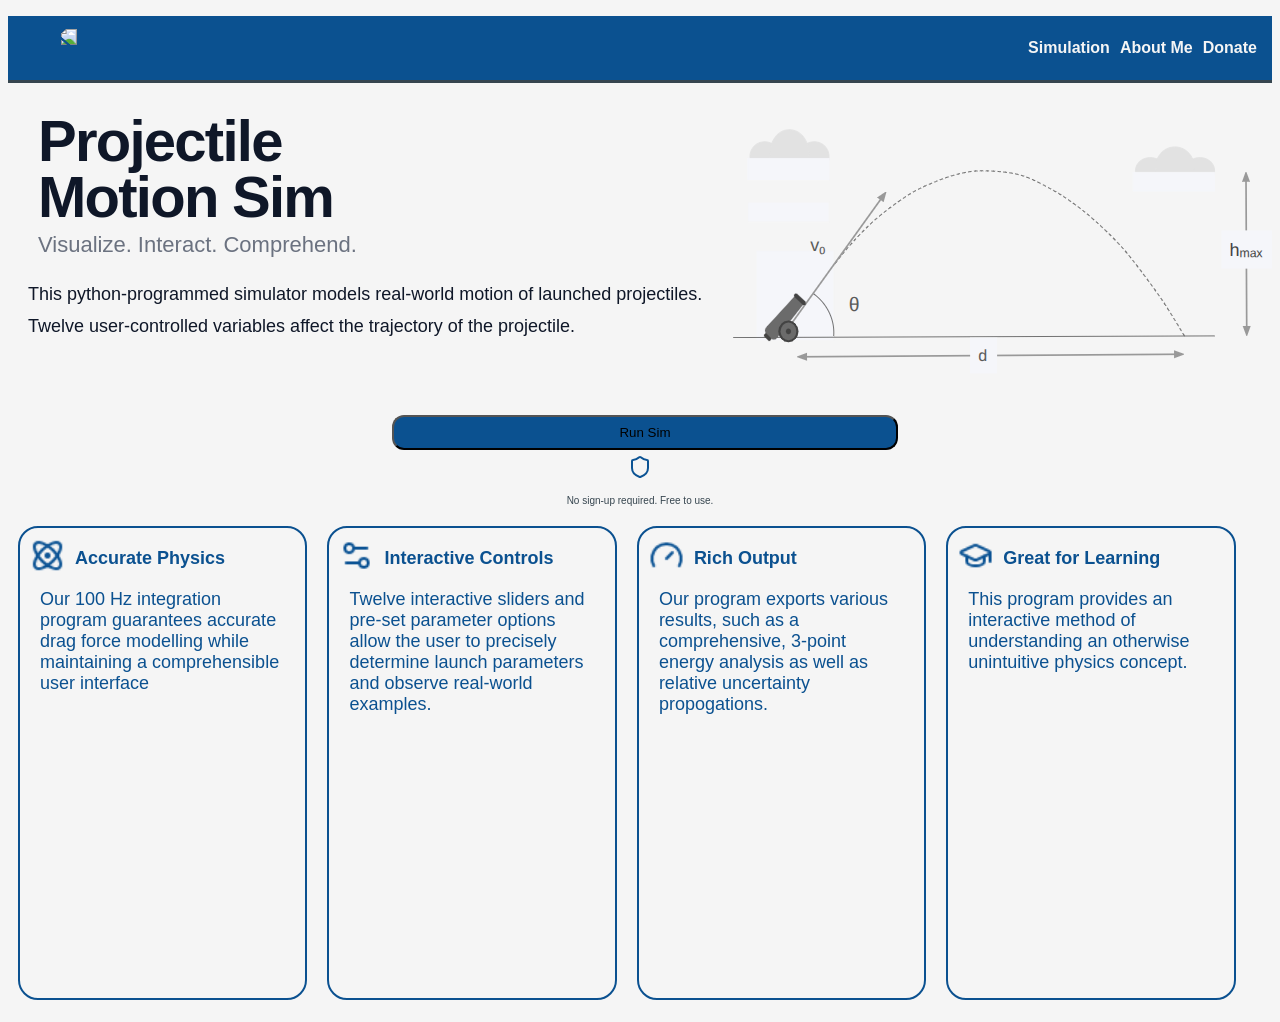
==== front-end/index.html @ f3585396 "simul v2" ====
<!DOCTYPE html>
<html lang="en">
<head>
    <meta charset="UTF-8">
    <meta name="viewport" content="width=device-width, initial-scale=1.0">
    <link rel= "stylesheet" href = "style.css">
    <title>Physics Simulation</title>
</head>
<body>
    <nav>
        <ul>
            <li><a href = "index.html" id = "homescreen-hyperlink"><img src = "images/logo2.png" id = "logo-img"></a></li>
            <li><a href = "donate.html" id = "donate-hyperlink">Donate</a></li>
            <li><a href = "aboutme.html" id = "aboutme-hyperlink">About Me</a></li>
            <li><a href = "sim.html" id = "simulation-hyperlink">Simulation</a></li>
        </ul>
    </nav>
    <div id = "main">
      <img src = "images/trajectory.png" id = "trajectory-img">
      <div id = "title-block">
        <h1 id = "title">Projectile<br>Motion Sim</h1>
          <h2 id = "subtitle">Visualize. Interact. Comprehend.</h2>
          <p id = "paragraph1">This python-programmed simulator models real-world motion of launched projectiles. Twelve user-controlled variables affect the trajectory of the projectile.
      </div>
    </div>
    <a href = "sim.html" id = "button-block">
        <button id = "sim-portal">Run Sim</button>
    </a>
    <div id = "privacy-element">
        <img src = "images/shield.png" id = "shield">
        <p id = "paragraph2">No sign-up required. Free to use.</p>
    </div>
    <div id = "feature-elements">
        <div class = "feature">
            <img src = "images/atom.png" class = "feature-img">
            <p class = "feature-title">Accurate Physics</h4>
            <p class = "feature-paragraph">Our 100 Hz integration program guarantees accurate drag force modelling while maintaining a comprehensible user interface</p>
        </div>
        <div class = "feature">
            <img src = "images/settings.png" class = "feature-img">
            <p class = "feature-title">Interactive Controls</h4>
            <p class = "feature-paragraph">Twelve interactive sliders and pre-set parameter options allow the user to precisely determine launch parameters and observe real-world examples.
        </div>
        <div class = "feature">
            <img src = "images/gauge.png" class = "feature-img">
            <p class = "feature-title">Rich Output</h4>
            <p class = "feature-paragraph">Our program exports various results, such as a comprehensive, 3-point energy analysis as well as relative uncertainty propogations.</p>
        </div>
		<div class = "feature">
            <img src = "images/graduation-cap.png" class = "feature-img">
            <h4 class = "feature-title">Great for Learning</h4>
            <p class = "feature-paragraph">This program provides an interactive method of understanding an otherwise unintuitive physics concept.</p>
    </div>
</body>
</html>
---- front-end/style.css ----
body {
  font-family: "Inter", sans-serif;
  background-color: #f5f5f5;
  color: #36454f;
}

nav {
  border-bottom: 3px solid #36454f;
  background-color: #0b5190;
  text-align: right;
  padding-right: 10px;
  padding-bottom: 30px;
}

#logo-img {
  margin: 13px;
  height: 40px;
  float: left;
  transform: scaleX(-1)
}

ul {
  list-style-type: none;
}

a:link, a:visited, a:hover, a:active {
  color: #f5f5f5;
  margin: 5px;
  font-weight: 600;
  text-decoration: none;
}

#simulation-hyperlink {
  float: right;
  text-align: right;
}

#aboutme-hyperlink {
  float: right;
  text-align: right;
}

#donate-hyperlink {
  float: right;
  text-align: right;
}

#subtitle {
  font-size: 22px;
  font-weight: 500;
  color: #6b7280;
  margin-top: 0px;
  margin-left: 30px;  
  line-height: 1.4;
}

#paragraph1 {
  font-size: 18px;
  margin-top: 0px;
  margin-left: 20px;  
  letter-spacing: 0px;
  color: #0f1728;
  font-weight: 400;
  line-height: 1.75;
}

#feature-elements {
  display: inline-block;
}

#sim-portal {
  margin-top: 40px;
  background-color: #0b5190;
  width: 40%;
  height: 35px;
  border-radius: 12px;
  cursor: pointer;
}

#button-block {
  display: grid;
  place-items: center;
  width: 100%;
}

#privacy-element {
  display: grid;
  place-items: center;
}

#shield {
  float: left;
}

#paragraph2 {
  padding-top: 6px;
  font-size: 10px;
}

@media (min-width: 1155px) {
  .feature {
  	display: inline-block;
  	width: 21%;
  	height: 50vh;
  	float: left;
  	margin: 10px;
  	padding: 10px;
  	border: 2px solid #0b5190;
  	border-radius: 20px;
  }
  
  .feature-title {
    padding: 10px;
    font-weight: 900;
    color: #0b5190;
    font-size: 18px;
    display: inline-block;
    margin: 0px;
    font-weight: 600;
  }

  .feature-paragraph {
    color: #0b5190;
    font-size: 18px;
    padding: 10px;
    margin: 0px;
  }

  .feature-img {
    float: left;
    height: 35px;
  }
}

@media (max-width: 1155px) and (min-width: 860px) {
  .feature {
  	display: inline-block;
  	width: 20%;
  	height: 50vh;
  	float: left;
  	margin: 10px;
  	padding: 10px;
  	border: 2px solid #0b5190;
  	border-radius: 20px;
  }
  
  .feature-title {
    padding: 10px;
    font-weight: 900;
    color: #0b5190;
    font-size: 18px;
    display: inline-block;
    margin: 0px;
    font-weight: 600;
  }

  .feature-paragraph {
    color: #0b5190;
    font-size: 18px;
    padding: 10px;
    margin: 0px;
  }

  .feature-img {
    display: none;
    float: left;
    height: 35px;
  }
}

@media (max-width: 860px) and (min-width: 282px) {
  .feature {
  	display: inline-block;
  	width: 44%;
  	height: 50vh;
  	float: left;
  	margin: 10px;
  	padding: 10px;
  	border: 2px solid #0b5190;
  	border-radius: 20px;
  }
  
  .feature-title {
    padding: 10px;
    font-weight: 900;
    color: #0b5190;
    font-size: 18px;
    display: inline-block;
    margin: 0px;
    font-weight: 600;
  }

  .feature-paragraph {
    color: #0b5190;
    font-size: 18px;
    padding: 10px;
    margin: 0px;
  }

  .feature-img {
    display: none;
    float: left;
    height: 35px;
  }
}

@media (max-width: 282px) {
  
  body {
    display: none;
    font-family: "Inter", sans-serif;
    background-color: #f5f5f5;
    color: #36454f;
  }
}

@media (min-width: 677px) {
  
  #trajectory-img {
    float: right;
    max-width: 50%;
    height: auto;
    display: block;
    margin-top: 0px;
    margin-bottom: 0px
  }
  #title {
    font-weight: 700;
    font-size: 58px;
    color: #0f1728;
    margin: 6px;
    margin-left: 30px;
    margin-top: 30px;
    letter-spacing: -0.03em;
    line-height: 0.96;
    max-width: 50%;
  }
}

@media (max-width: 677px) {
  
  #trajectory-img {
    float: right;
    max-width: 50%;
    height: auto;
    display: none;
    margin-top: 0px;
    margin-bottom: 0px
  }
  #title {
    font-weight: 700;
    font-size: 58px;
    color: #0f1728;
    margin: 6px;
    margin-left: 30px;
    margin-top: 30px;
    letter-spacing: -0.03em;
    line-height: 0.96;
    max-width: 100%;
  }
}
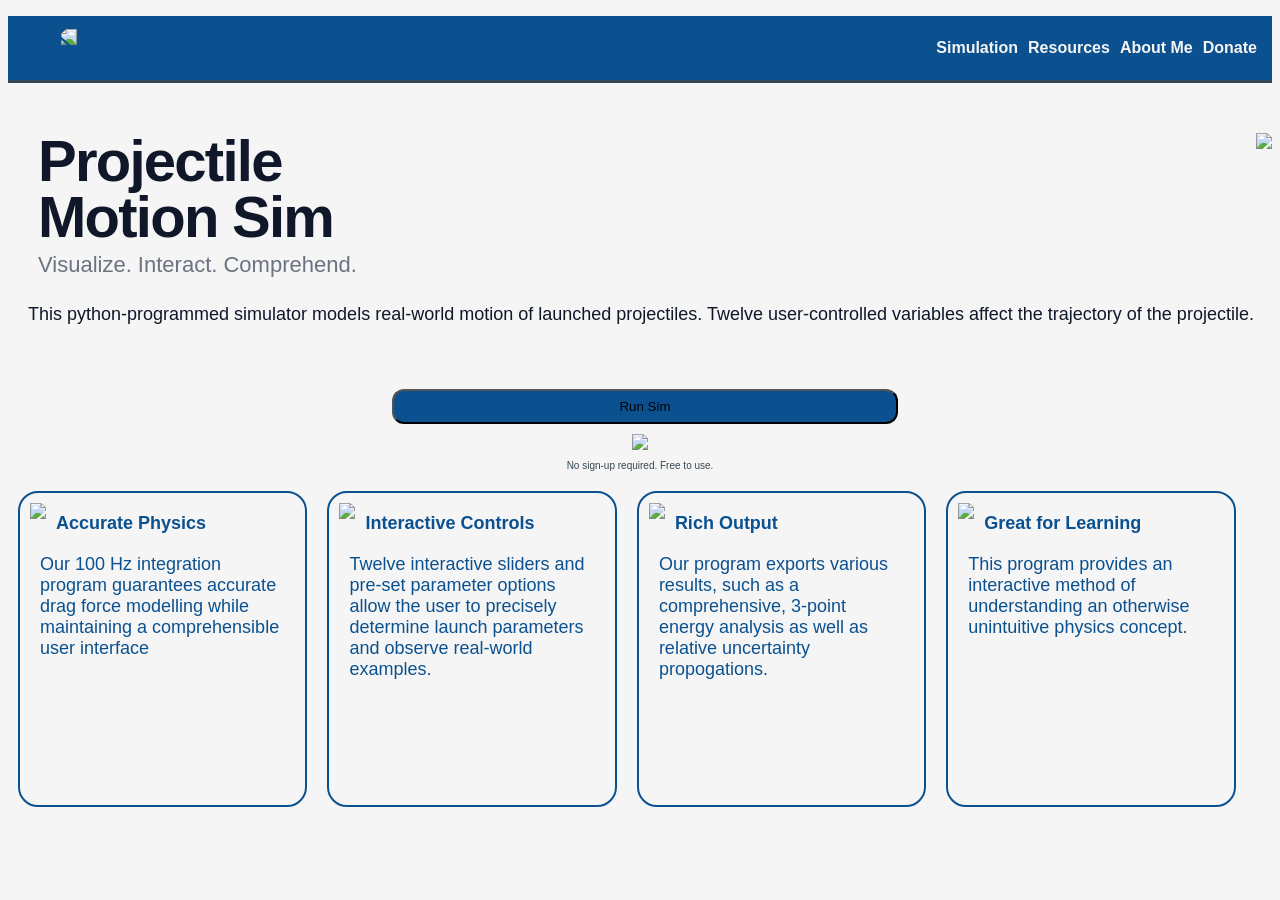
==== commit f478166f: "commit" ====
--- a/front-end/index.html
+++ b/front-end/index.html
@@ -1,55 +1,59 @@
 <!DOCTYPE html>
 <html lang="en">
+
 <head>
     <meta charset="UTF-8">
     <meta name="viewport" content="width=device-width, initial-scale=1.0">
-    <link rel= "stylesheet" href = "style.css">
+    <link rel="stylesheet" href="style-index.css">
     <title>Physics Simulation</title>
 </head>
+
 <body>
     <nav>
         <ul>
-            <li><a href = "index.html" id = "homescreen-hyperlink"><img src = "images/logo2.png" id = "logo-img"></a></li>
-            <li><a href = "donate.html" id = "donate-hyperlink">Donate</a></li>
-            <li><a href = "aboutme.html" id = "aboutme-hyperlink">About Me</a></li>
-            <li><a href = "sim.html" id = "simulation-hyperlink">Simulation</a></li>
+            <li><a href="index.html" id="homescreen-hyperlink"><img src="logo2.png" id="logo-img"></a></li>
+            <li><a href="donate.html" id="donate-hyperlink" class="hyperlinks">Donate</a></li>
+            <li><a href="aboutme.html" id="aboutme-hyperlink" class="hyperlinks">About Me</a></li>
+            <li><a href="resources.html" id="resources-hyperlink" class="hyperlinks">Resources</a></li>
+            <li><a href="sim.html" id="simulation-hyperlink" class="hyperlinks">Simulation</a></li>
         </ul>
     </nav>
-    <div id = "main">
-      <img src = "images/trajectory.png" id = "trajectory-img">
-      <div id = "title-block">
-        <h1 id = "title">Projectile<br>Motion Sim</h1>
-          <h2 id = "subtitle">Visualize. Interact. Comprehend.</h2>
-          <p id = "paragraph1">This python-programmed simulator models real-world motion of launched projectiles. Twelve user-controlled variables affect the trajectory of the projectile.
-      </div>
+    <div id="main">
+        <img src="trajectory.png" id="trajectory-img">
+        <div id="title-block">
+            <h1 id="title">Projectile<br>Motion Sim</h1>
+            <h2 id="subtitle">Visualize. Interact. Comprehend.</h2>
+            <p id="paragraph1">This python-programmed simulator models real-world motion of launched projectiles. Twelve user-controlled variables affect the trajectory of the projectile.
+        </div>
     </div>
-    <a href = "sim.html" id = "button-block">
-        <button id = "sim-portal">Run Sim</button>
+    <a href="sim.html" id="button-block">
+        <button id="sim-portal">Run Sim</button>
     </a>
-    <div id = "privacy-element">
-        <img src = "images/shield.png" id = "shield">
-        <p id = "paragraph2">No sign-up required. Free to use.</p>
+    <div id="privacy-element">
+        <img src="shield.png" id="shield">
+        <p id="paragraph2">No sign-up required. Free to use.</p>
     </div>
-    <div id = "feature-elements">
-        <div class = "feature">
-            <img src = "images/atom.png" class = "feature-img">
-            <p class = "feature-title">Accurate Physics</h4>
-            <p class = "feature-paragraph">Our 100 Hz integration program guarantees accurate drag force modelling while maintaining a comprehensible user interface</p>
+    <div id="feature-elements">
+        <div class="feature">
+            <img src="atom.png" class="feature-img">
+            <p class="feature-title">Accurate Physics</h4>
+            <p class="feature-paragraph">Our 100 Hz integration program guarantees accurate drag force modelling while maintaining a comprehensible user interface</p>
         </div>
-        <div class = "feature">
-            <img src = "images/settings.png" class = "feature-img">
-            <p class = "feature-title">Interactive Controls</h4>
-            <p class = "feature-paragraph">Twelve interactive sliders and pre-set parameter options allow the user to precisely determine launch parameters and observe real-world examples.
+        <div class="feature">
+            <img src="settings-2.png" class="feature-img">
+            <p class="feature-title">Interactive Controls</h4>
+            <p class="feature-paragraph">Twelve interactive sliders and pre-set parameter options allow the user to precisely determine launch parameters and observe real-world examples.
         </div>
-        <div class = "feature">
-            <img src = "images/gauge.png" class = "feature-img">
-            <p class = "feature-title">Rich Output</h4>
-            <p class = "feature-paragraph">Our program exports various results, such as a comprehensive, 3-point energy analysis as well as relative uncertainty propogations.</p>
+        <div class="feature">
+            <img src="gauge.png" class="feature-img">
+            <p class="feature-title">Rich Output</h4>
+            <p class="feature-paragraph">Our program exports various results, such as a comprehensive, 3-point energy analysis as well as relative uncertainty propogations.</p>
         </div>
-		<div class = "feature">
-            <img src = "images/graduation-cap.png" class = "feature-img">
-            <h4 class = "feature-title">Great for Learning</h4>
-            <p class = "feature-paragraph">This program provides an interactive method of understanding an otherwise unintuitive physics concept.</p>
-    </div>
+        <div class="feature">
+            <img src="graduation-cap.png" class="feature-img">
+            <h4 class="feature-title">Great for Learning</h4>
+            <p class="feature-paragraph">This program provides an interactive method of understanding an otherwise unintuitive physics concept.</p>
+        </div>
 </body>
+
 </html>
--- a/front-end/style-index.css
+++ b/front-end/style-index.css
@@ -0,0 +1,356 @@
+body {
+  font-family: "Inter", sans-serif;
+  background-color: #f5f5f5;
+  color: #36454f;
+}
+
+nav {
+  border-bottom: 3px solid #36454f;
+  background-color: #0b5190;
+  text-align: right;
+  padding-right: 10px;
+  padding-bottom: 30px;
+}
+
+#logo-img {
+  margin: 13px;
+  height: 40px;
+  float: left;
+  transform: scaleX(-1)
+}
+
+ul {
+  list-style-type: none;
+}
+
+a:link, a:visited, a:hover, a:active {
+  color: #f5f5f5;
+  margin: 5px;
+  font-weight: 600;
+  text-decoration: none;
+}
+
+.hyperlinks {
+  float: right;
+  text-align: right;
+}
+
+#subtitle {
+  font-size: 22px;
+  font-weight: 500;
+  color: #6b7280;
+  margin-top: 0px;
+  margin-left: 30px;  
+  line-height: 1.4;
+}
+
+#paragraph1 {
+  font-size: 18px;
+  margin-top: 0px;
+  margin-left: 20px;  
+  letter-spacing: 0px;
+  color: #0f1728;
+  font-weight: 400;
+  line-height: 1.75;
+}
+
+#feature-elements {
+  display: inline-block;
+}
+
+#sim-portal {
+  margin-top: 40px;
+  background-color: #0b5190;
+  width: 40%;
+  height: 35px;
+  border-radius: 12px;
+  cursor: pointer;
+}
+
+#button-block {
+  display: grid;
+  place-items: center;
+  width: 100%;
+}
+
+#shield {
+  margin-top: 5px;
+  
+  float: left;
+}
+
+#paragraph2 {
+  font-size: 10px;
+}
+
+#privacy-element {
+  display: grid;
+  place-items: center;
+}
+
+@media (min-width: 1155px) {
+  .feature {
+  	display: inline-block;
+  	width: 21%;
+  	float: left;
+  	margin: 10px;
+  	padding: 10px;
+  	border: 2px solid #0b5190;
+  	border-radius: 20px;
+  }
+  
+  .feature-title {
+    padding: 10px;
+    font-weight: 900;
+    color: #0b5190;
+    font-size: 18px;
+    display: inline-block;
+    margin: 0px;
+    font-weight: 600;
+  }
+
+  .feature-paragraph {
+    color: #0b5190;
+    font-size: 18px;
+    padding: 10px;
+    margin: 0px;
+  }
+
+  .feature-img {
+    float: left;
+    height: 35px;
+  }
+}
+
+@media (max-width: 1155px) and (min-width: 900px) {
+  .feature {
+  	display: inline-block;
+  	width: 20%;
+  	float: left;
+  	margin: 10px;
+  	padding: 10px;
+  	border: 2px solid #0b5190;
+  	border-radius: 20px;
+  }
+  
+  .feature-title {
+    padding: 10px;
+    font-weight: 900;
+    color: #0b5190;
+    font-size: 18px;
+    display: inline-block;
+    margin: 0px;
+    font-weight: 600;
+  }
+
+  .feature-paragraph {
+    color: #0b5190;
+    font-size: 18px;
+    padding: 10px;
+    margin: 0px;
+  }
+
+  .feature-img {
+    display: none;
+    float: left;
+    height: 35px;
+  }
+}
+
+@media (max-width: 900px) and (min-width: 800px) {
+  .feature {
+  	display: inline-block;
+  	width: 44%;
+  	float: left;
+  	margin: 10px;
+  	padding: 10px;
+  	border: 2px solid #0b5190;
+  	border-radius: 20px;
+  }
+  
+  .feature-title {
+    padding: 10px;
+    font-weight: 900;
+    color: #0b5190;
+    font-size: 18px;
+    display: inline-block;
+    margin: 0px;
+    font-weight: 600;
+  }
+
+  .feature-paragraph {
+    color: #0b5190;
+    font-size: 18px;
+    padding: 10px;
+    margin: 0px;
+  }
+
+  .feature-img {
+    display: none;
+    float: left;
+    height: 35px;
+  }
+}
+
+@media (max-width: 800px) and (min-width: 282px) {
+  .feature {
+  	display: inline-block;
+  	width: 90%;
+  	float: left;
+  	margin: 10px;
+  	padding: 10px;
+  	border: 2px solid #0b5190;
+  	border-radius: 20px;
+  }
+  
+  .feature-title {
+    padding: 10px;
+    font-weight: 900;
+    color: #0b5190;
+    font-size: 18px;
+    display: inline-block;
+    margin: 0px;
+    font-weight: 600;
+  }
+
+  .feature-paragraph {
+    color: #0b5190;
+    font-size: 18px;
+    padding: 10px;
+    margin: 0px;
+  }
+
+  .feature-img {
+    display: none;
+    float: left;
+    height: 35px;
+  }
+}
+
+@media (max-width: 282px) {
+  
+  body {
+    display: none;
+    font-family: "Inter", sans-serif;
+    background-color: #f5f5f5;
+    color: #36454f;
+  }
+}
+
+@media (min-width: 677px) {
+  
+  #trajectory-img {
+    float: right;
+    max-width: 50%;
+    height: auto;
+    display: block;
+    margin-top: 0px;
+    margin-bottom: 0px
+  }
+  #title {
+    font-weight: 700;
+    font-size: 58px;
+    color: #0f1728;
+    margin: 6px;
+    margin-left: 30px;
+    margin-top: 50px;
+    letter-spacing: -0.03em;
+    line-height: 0.96;
+    max-width: 50%;
+  }
+}
+
+@media (max-width: 677px) {
+  
+  #trajectory-img {
+    float: right;
+    max-width: 50%;
+    height: auto;
+    display: none;
+    margin-top: 0px;
+    margin-bottom: 0px
+  }
+  #title {
+    font-weight: 700;
+    font-size: 58px;
+    color: #0f1728;
+    margin: 6px;
+    margin-left: 30px;
+    margin-top: 30px;
+    letter-spacing: -0.03em;
+    line-height: 0.96;
+    max-width: 100%;
+  }
+}
+
+@media (min-width: 1300px) {
+  .feature {
+  	height: 30vh;
+  }
+}
+
+@media (max-width: 1300px) and (min-width: 1200px) {
+  .feature {
+  	height: 32.5vh;
+  }
+}
+
+@media (max-width: 1200px) and (min-width: 1100px) {
+  .feature {
+  	height: 35vh;
+  }
+}
+
+@media (max-width: 1100px) and (min-width: 1000px) {
+  .feature {
+  	height: 37.5vh;
+  }
+}
+
+@media (max-width: 1000px) and (min-width: 900px) {
+  .feature {
+  	height: 42.5vh;
+  }
+}
+
+@media (max-width: 900px) and (min-width: 800px) {
+  .feature {
+  	height: 25vh;
+  }
+}
+
+@media (max-width: 800px) and (min-width: 700px) {
+  .feature {
+  	height: 20vh;
+  }
+}
+
+@media (max-width: 700px) and (min-width: 600px) {
+  .feature {
+  	height: 21vh;
+  }
+}
+
+@media (max-width: 600px) and (min-width: 500px) {
+  .feature {
+  	height: 22.5vh;
+  }
+}
+
+@media (max-width: 500px) and (min-width: 400px) {
+  .feature {
+  	height: 25vh;
+  }
+}
+
+@media (max-width: 400px) and (min-width: 330px) {
+  .feature {
+  	height: 30vh;
+  }
+}
+
+@media (max-width: 330px) and (min-width: 280px) {
+  .feature {
+  	height: 30vh;
+  }
+}
